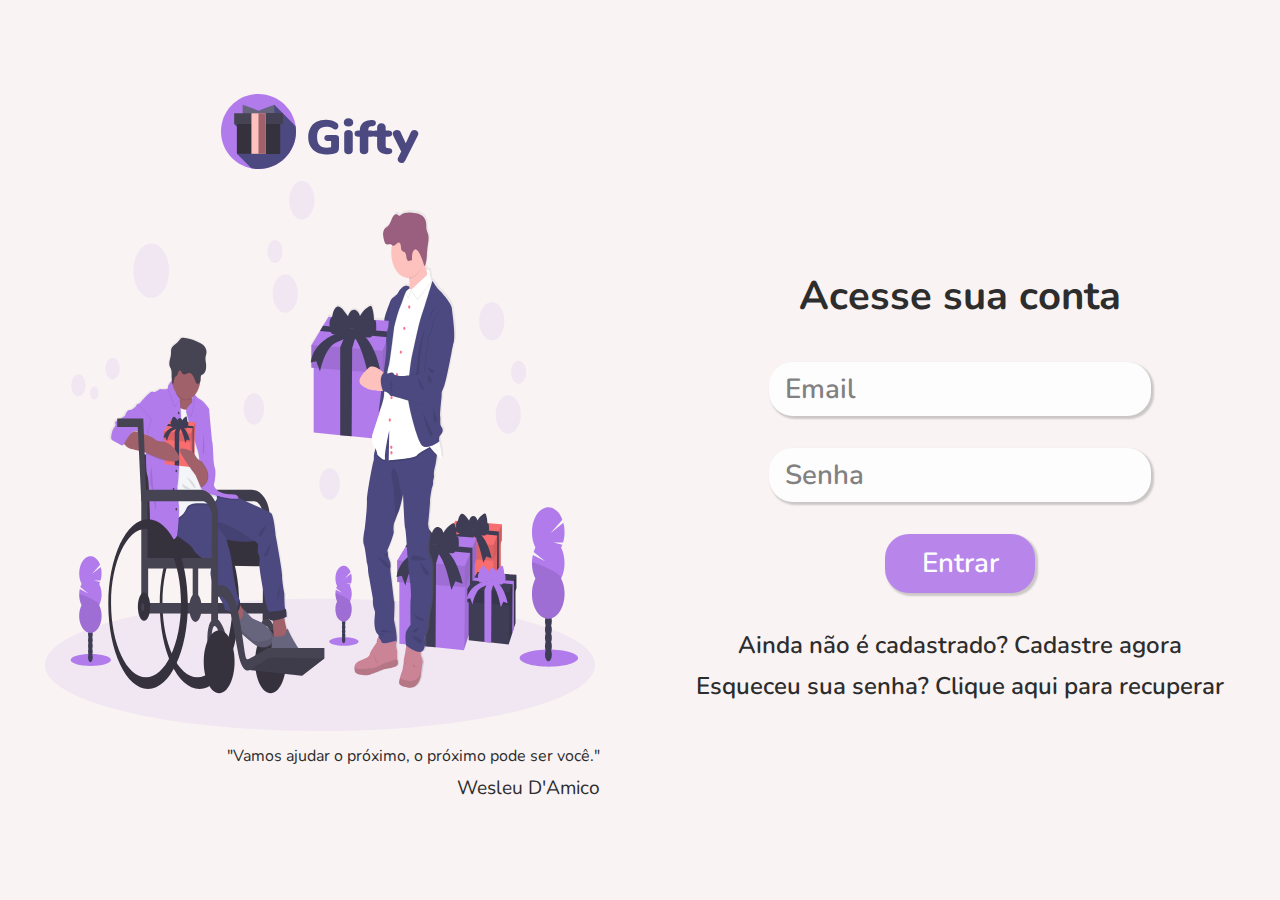
==== view/acess.html @ a3c058fb "Página acess completa e responsiva" ====
<!DOCTYPE html>
<html lang="pt-br">
<head>
    <meta charset="UTF-8">
    <meta name="viewport" content="width=device-width, initial-scale=1.0">
    <title>Gifty | Login</title>
    <link rel="stylesheet" href="/public/css/main.css">
    <link rel="stylesheet" href="/public/css/acess.css">
    <link rel="stylesheet" href="/public/css/responsive.css">
</head>
<body>
    <article class="c-box">
        <header class="c-header">
            <img class="c-header__logo" src="/public/images/logo.svg" alt="Logomarca do Gifty" />
        </header>
        <div class="c-image">
            <img class="c-image__img" src="../public/images/landing.svg" alt="Imagem do Gifty">
            <span class="c-image__span">"Vamos ajudar o próximo, o próximo pode ser você."</span>
            <p class="c-image__text">Wesleu D'Amico</p>
        </div>
        <section class="c-acess">
            <h2 class="c-acess__h2">Acesse sua conta</h2>
        <form class="c-acess__form">
            <input class="c-acess__input" type="email" placeholder="Email">
            <input class="c-acess__input" type="password" placeholder="Senha">
            <a class="c-acess__button" href="index.html">Entrar</a>
        </form>
        <span class="c-acess__span">Ainda não é cadastrado? <a class="c-acess__link" href="#">Cadastre agora</a></span>
        <span class="c-acess__span">Esqueceu sua senha? <a class="c-acess__link" href="#">Clique aqui para recuperar</a></span>
        </section>
    </article>
</body>
</html>
---- public/css/main.css ----
@import url('https://fonts.googleapis.com/css2?family=Nunito:wght@400;600;800&display=swap');
*{
    margin: 0;
    padding: 0;
    box-sizing: border-box;
}

body{
    background: #F9F3F3;
    -webkit-font-smoothing: antialiased;
}

body, input, button, textarea{
    font: 400 1.8rem/1 'Nunito', sans-serif;
}

a{
    text-decoration: none;
}
---- public/css/acess.css ----
body{
    height: 100vh;
    display: grid;
    align-content: center;
}
img{
    max-width: 100%;
    display: block;
}
.c-box{
    display: grid;
    grid-template-columns: 1fr 1fr;
    /* grid-template-rows: minma 1fr; */
    grid-template-areas: 
    "header  ."
    "image  form"
    ;
}
.c-header{
    grid-area: header ;
    display: grid;
    align-items: center;
    justify-content:center;
}
.c-image{
    grid-area: image ;
    margin: 0 auto;
}
.c-image__img{
    min-width: 450px;
    padding: 10px;
}
.c-image__span{
    color: #2d2d2d;
    font-size: 1rem;
    line-height: 1.3;
    font-weight: 400;
    padding: 0.3125rem;
    display: block;
    text-align: end;
}
.c-image__text{
    color: #2d2d2d;
    font-size: 1.2rem;
    line-height: 1.3;
    font-weight: 400;
    padding: 0.3125rem;
    text-align: end;

}
.c-acess{
    grid-area: form ;
    display: flex;
    flex-direction: column;
    align-items:center;
    justify-content: center;
    padding: 20px;
}
.c-acess__form{
    display: flex;
    flex-direction: column;
    max-width: 100%;
}
.c-acess__h2{
    color: #2d2d2d;
    font-size: 2.5rem;
    margin-bottom: 2.5rem;
    line-height: 1.3;
    text-align: center;
}.c-acess__input{   
     width: 100%;
     min-width: 250px;
}
.c-acess__input, .c-acess__button {
    border-radius: 1.5rem;
    padding: .5rem 1rem;
    border: none;
    box-shadow: 2px 2px 2px 1px rgba(0,0,0,.2);
    font-weight: 600;
    font-size: 1.725rem;
    opacity: .9;
    outline: transparent;
    transition: 500ms ease-in-out;
}
.c-acess__input:hover, .c-acess__button:hover{
    opacity: 1;
}
.c-acess__input + .c-acess__input{
    margin-top: 2rem;

}
.c-acess__input + .c-acess__button{
    margin-top: 2rem;
    margin-bottom: 2rem;
}

.c-acess__button{
    background: #b17beb;
    color: #fff;
    text-align: center;
    padding: 1rem;
    max-width: 80%;
    min-width: 150px;
    align-self: center;
}
.c-acess__span{
    color: #2d2d2d;
    font-size: 1.5rem;
    line-height: 1.3;
    font-weight: 600;
    padding: 0.3125rem;
    text-align: center;

}
.c-acess__link{
    color: #2d2d2d;
    transition: 500ms ease-in-out;
}
.c-acess__link:hover{
    text-decoration: underline;
}

@media(max-width:900px){
    .c-box{
        display: grid;
        grid-template-columns: 1fr;
        grid-template-areas: 
        "header "
        "form"
        
        ;
    }
    .c-image__img, .c-image__span, .c-image__text{
        display: none;
    }
}
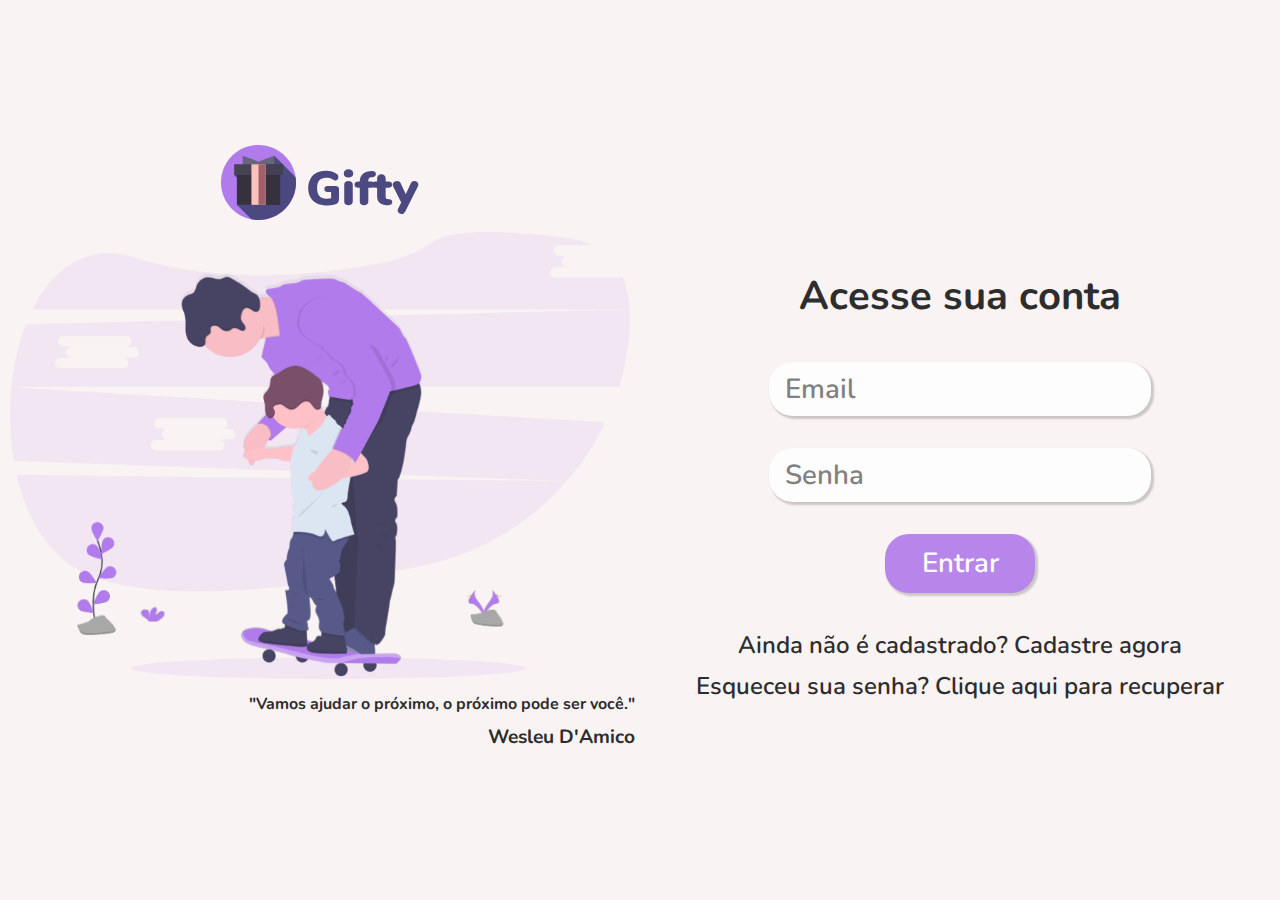
==== commit b084225d: "update no front-end, 7 paginas completas e responsivas" ====
--- a/view/acess.html
+++ b/view/acess.html
@@ -6,7 +6,6 @@
     <title>Gifty | Login</title>
     <link rel="stylesheet" href="/public/css/main.css">
     <link rel="stylesheet" href="/public/css/acess.css">
-    <link rel="stylesheet" href="/public/css/responsive.css">
 </head>
 <body>
     <article class="c-box">
@@ -14,16 +13,16 @@
             <img class="c-header__logo" src="/public/images/logo.svg" alt="Logomarca do Gifty" />
         </header>
         <div class="c-image">
-            <img class="c-image__img" src="../public/images/landing.svg" alt="Imagem do Gifty">
-            <span class="c-image__span">"Vamos ajudar o próximo, o próximo pode ser você."</span>
-            <p class="c-image__text">Wesleu D'Amico</p>
+            <img class="c-image__img" src="../public/images/homem-e-garoto.png" alt="Imagem do Gifty">
+            <span class="c-image__span"><strong>"Vamos ajudar o próximo, o próximo pode ser você."</strong></span>
+            <p class="c-image__text"><strong>Wesleu D'Amico</strong></p>
         </div>
         <section class="c-acess">
             <h2 class="c-acess__h2">Acesse sua conta</h2>
         <form class="c-acess__form">
-            <input class="c-acess__input" type="email" placeholder="Email">
-            <input class="c-acess__input" type="password" placeholder="Senha">
-            <a class="c-acess__button" href="index.html">Entrar</a>
+            <input class="c-acess__input" name="email" type="email" placeholder="Email" required>
+            <input class="c-acess__input" name="password" type="password" placeholder="Senha" required>
+            <a class="c-acess__button u-button" href="#">Entrar</a>
         </form>
         <span class="c-acess__span">Ainda não é cadastrado? <a class="c-acess__link" href="#">Cadastre agora</a></span>
         <span class="c-acess__span">Esqueceu sua senha? <a class="c-acess__link" href="#">Clique aqui para recuperar</a></span>
--- a/public/css/main.css
+++ b/public/css/main.css
@@ -17,3 +17,40 @@
 a{
     text-decoration: none;
 }
+input, textarea, .u-button{
+    border: 1px solid rgba(0,0,0,.1);
+    transition: 200ms ease-in;
+}
+input:hover, 
+textarea:hover{
+    border: 1px solid #b1b1b1;
+}
+input:focus,
+textarea:focus{
+    outline: transparent;
+    border: 1px solid #666565;
+}
+input:valid {
+    border: 1px solid #0bf580;
+}
+textarea:valid{
+    border: 1px solid #0bf580;
+}
+
+.u-button:hover{
+    border: 1px solid #4c4981;
+}
+.-button:focus{
+    outline: transparent;
+    border: 1px solid #4c4981;
+}
+.u-close{
+    padding: 10px;
+    font-size: 2rem;
+    font-weight: 700;
+    color: #2d2d2d;
+    transition: 300ms ease-in-out;
+}
+.u-close:hover{
+    text-decoration: underline;
+}